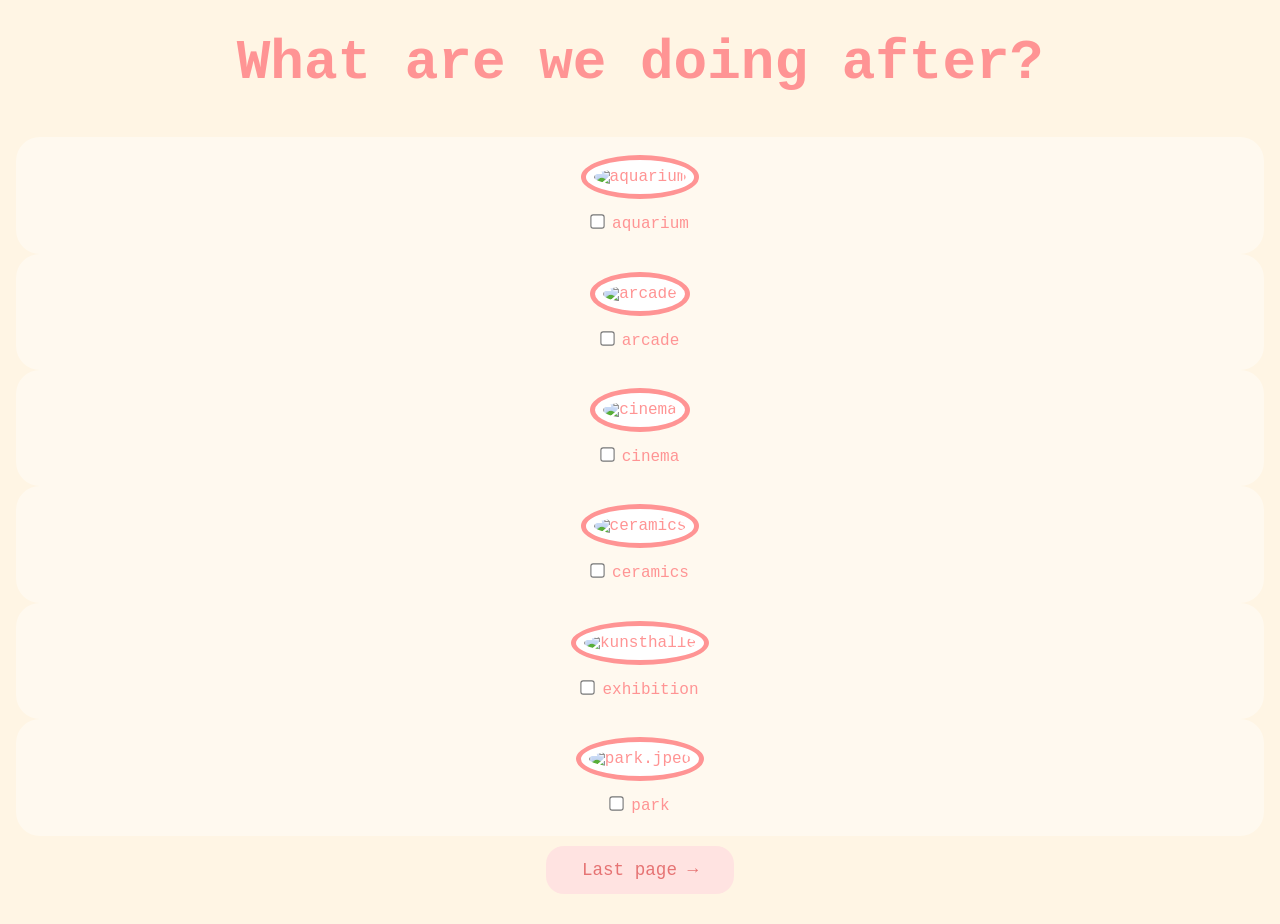
==== activities.html @ afc6f830 "Update activities.html" ====
<!DOCTYPE html>
<html lang="en">
  <head>
    <meta charset="UTF-8" />
    <meta name="viewport" content="width=device-width, initial-scale=1.0" />
    <title>Activities</title>
    <link rel="stylesheet" href="css/activities.css" />
  </head>
  <body>
    <div id="activityquestion"><b>What are we doing after?</b></div>
    <div class="activities-selection">
      <div class="activity-item">
        <img src="activities/aquarium.jpeg" alt="aquarium" />
        <label
          ><input
            type="checkbox"
            name="activities"
            value="aquarium"
          />aquarium</label
        >
      </div>
      <div class="activity-item">
        <img src="activities/arcade.jpeg" alt="arcade" />
        <label
          ><input
            type="checkbox"
            name="activities"
            value="arcade"
          />arcade</label
        >
      </div>
      <div class="activity-item">
        <img src="activities/cinema.jpeg" alt="cinema" />
        <label
          ><input
            type="checkbox"
            name="activities"
            value="cinema"
          />cinema</label
        >
      </div>
      <div class="activity-item">
        <img src="activities/keramika.jpeg" alt="ceramics" />
        <label
          ><input
            type="checkbox"
            name="activities"
            value="ceramics"
          />ceramics</label
        >
      </div>
      <div class="activity-item">
        <img src="activities/kunsthalle.jpeg" alt="kunsthalle" />
        <label
          ><input
            type="checkbox"
            name="activities"
            value="kunsthalle"
          />exhibition</label
        >
      </div>
      <div class="activity-item">
        <img src="activities/park.jpeg" alt="park.jpeg" />
        <label
          ><input
            type="checkbox"
            name="activities"
            value="park.jpeg"
          />park</label
        >
      </div>
    </div>
    <button class="button" onclick="location.href='lastpage.html'">
      Last page →
    </button>
  </body>
</html>
---- css/activities.css ----
* {
  margin: 0;
  padding: 0;
  box-sizing: border-box;
}

body {
  font-family: "Courier New", monospace;
  background: #fff5e4;
  color: #ff9494;
  text-align: center;
  min-height: 100vh;
  padding: 30px 16px;
}

#activityquestion {
  font-size: clamp(2rem, 5vw, 3.5rem);
  margin-bottom: 40px;
  line-height: 1.2;
}

.activity-selection {
  display: grid;
  grid-template-columns: repeat(auto-fit, minmax(160px, 1fr));
  gap: 24px;
  max-width: 1000px;
  margin: 0 auto 40px;
}

.activity-item {
  background: rgba(255,255,255,0.4);
  padding: 18px;
  border-radius: 24px;
  transition: transform 0.25s ease;
}

.activity-item:hover {
  transform: translateY(-6px);
}

.activity-item img {
  width: 100%;
  max-width: 180px;
  aspect-ratio: 1;
  object-fit: cover;
  border-radius: 50%;
  border: 5px solid #ff9494;
  padding: 8px;
  background: white;
  transition: transform 0.3s ease;
}

.activity-item:hover img {
  transform: scale(1.05);
}

.activity-item label {
  display: block;
  margin-top: 14px;
  font-size: 1rem;
  line-height: 1.4;
  cursor: pointer;
}

.activity-item input {
  margin-right: 8px;
  transform: scale(1.1);
}

.button {
  padding: 14px 36px;
  font-size: 1.1rem;
  font-family: inherit;
  background: #ffe3e1;
  color: #e67373;
  border: none;
  border-radius: 18px;
  cursor: pointer;
  transition: all 0.25s ease;
  margin-top: 10px;
}

.button:hover {
  background: #ffd0cc;
  transform: translateY(-3px);
  box-shadow: 0 10px 20px rgba(255,148,148,0.2);
}

.button:active {
  transform: scale(0.97);
}

/* Mobile adjustments */
@media (max-width: 600px) {
  body {
    padding: 20px 12px;
  }

  .activity-selection {
    gap: 16px;
  }

  .activity-item {
    padding: 14px;
  }

  .button {
    width: 100%;
    padding: 16px;
    font-size: 1rem;
  }
}

/* Large desktop */
@media (min-width: 1200px) {
  .activity-selection {
    grid-template-columns: repeat(3, 1fr);
  }
}
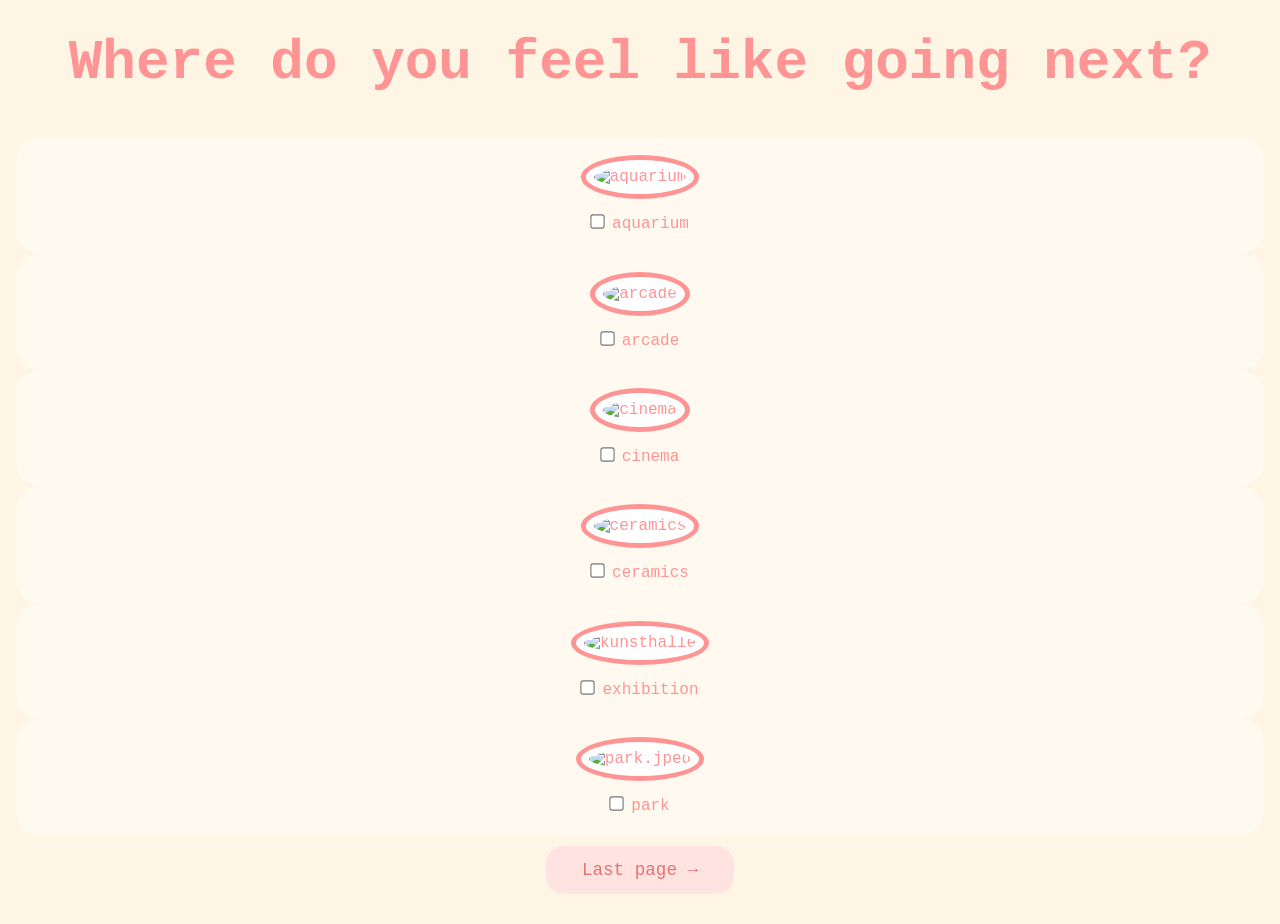
==== commit a02ead7c: "Update activities.html" ====
--- a/activities.html
+++ b/activities.html
@@ -7,7 +7,7 @@
     <link rel="stylesheet" href="css/activities.css" />
   </head>
   <body>
-    <div id="activityquestion"><b>What are we doing after?</b></div>
+    <div id="activityquestion"><b>Where do you feel like going next?</b></div>
     <div class="activities-selection">
       <div class="activity-item">
         <img src="activities/aquarium.jpeg" alt="aquarium" />
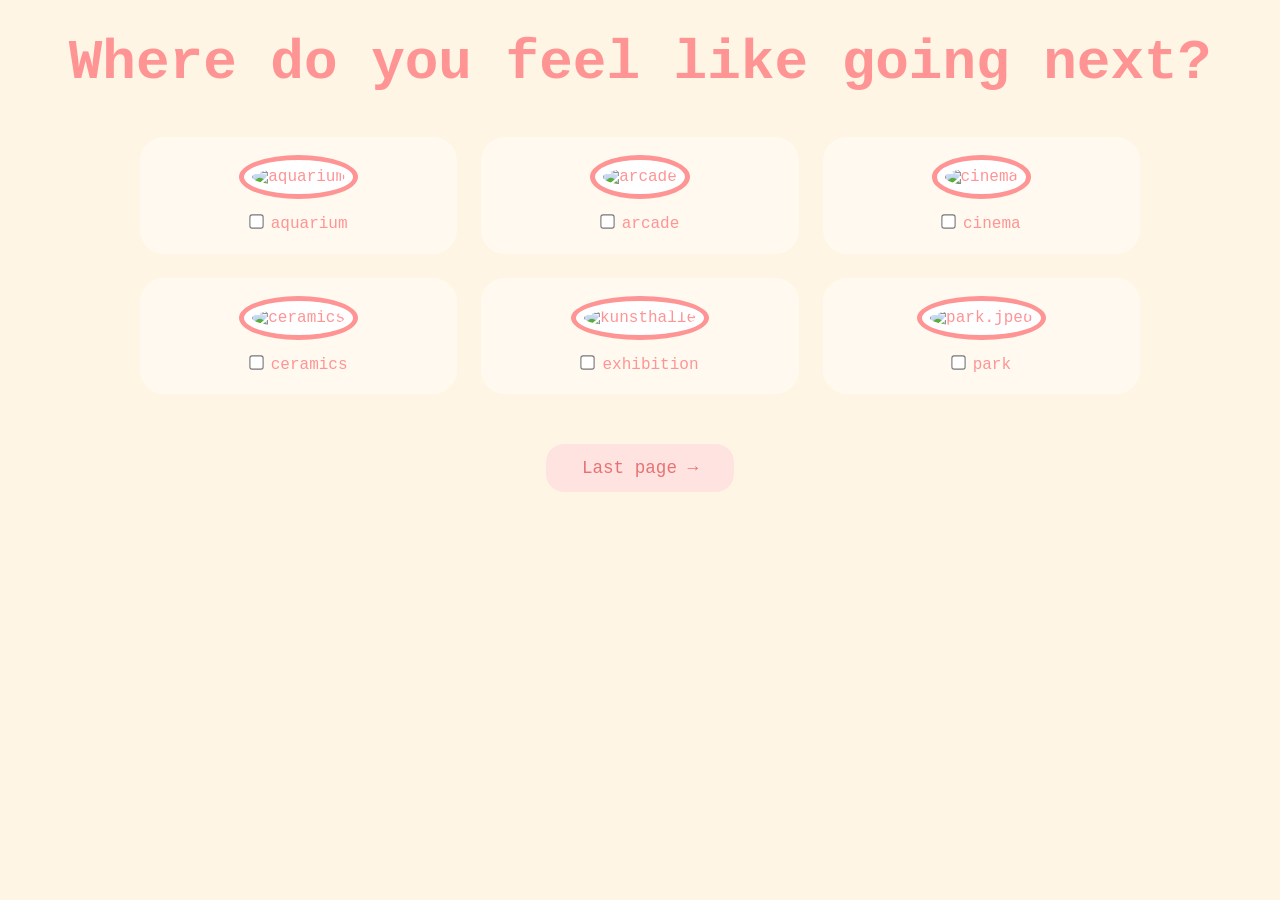
==== commit 2bee2659: "Update activities.html" ====
--- a/activities.html
+++ b/activities.html
@@ -8,7 +8,7 @@
   </head>
   <body>
     <div id="activityquestion"><b>Where do you feel like going next?</b></div>
-    <div class="activities-selection">
+    <div class="activity-selection">
       <div class="activity-item">
         <img src="activities/aquarium.jpeg" alt="aquarium" />
         <label
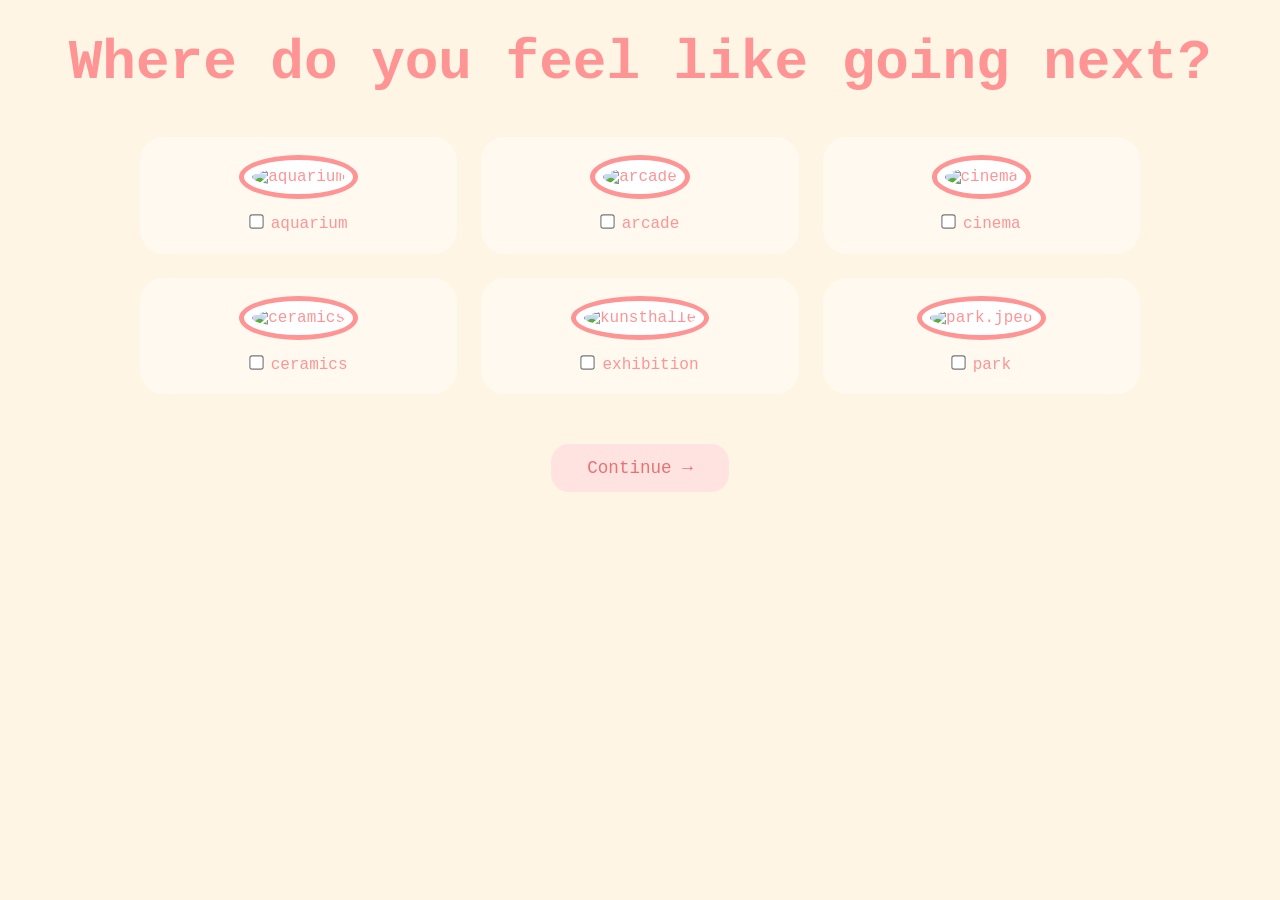
==== commit ca0b59c4: "Update activities.html" ====
--- a/activities.html
+++ b/activities.html
@@ -71,7 +71,7 @@
       </div>
     </div>
     <button class="button" onclick="location.href='lastpage.html'">
-      Last page →
+      Continue →
     </button>
   </body>
 </html>
